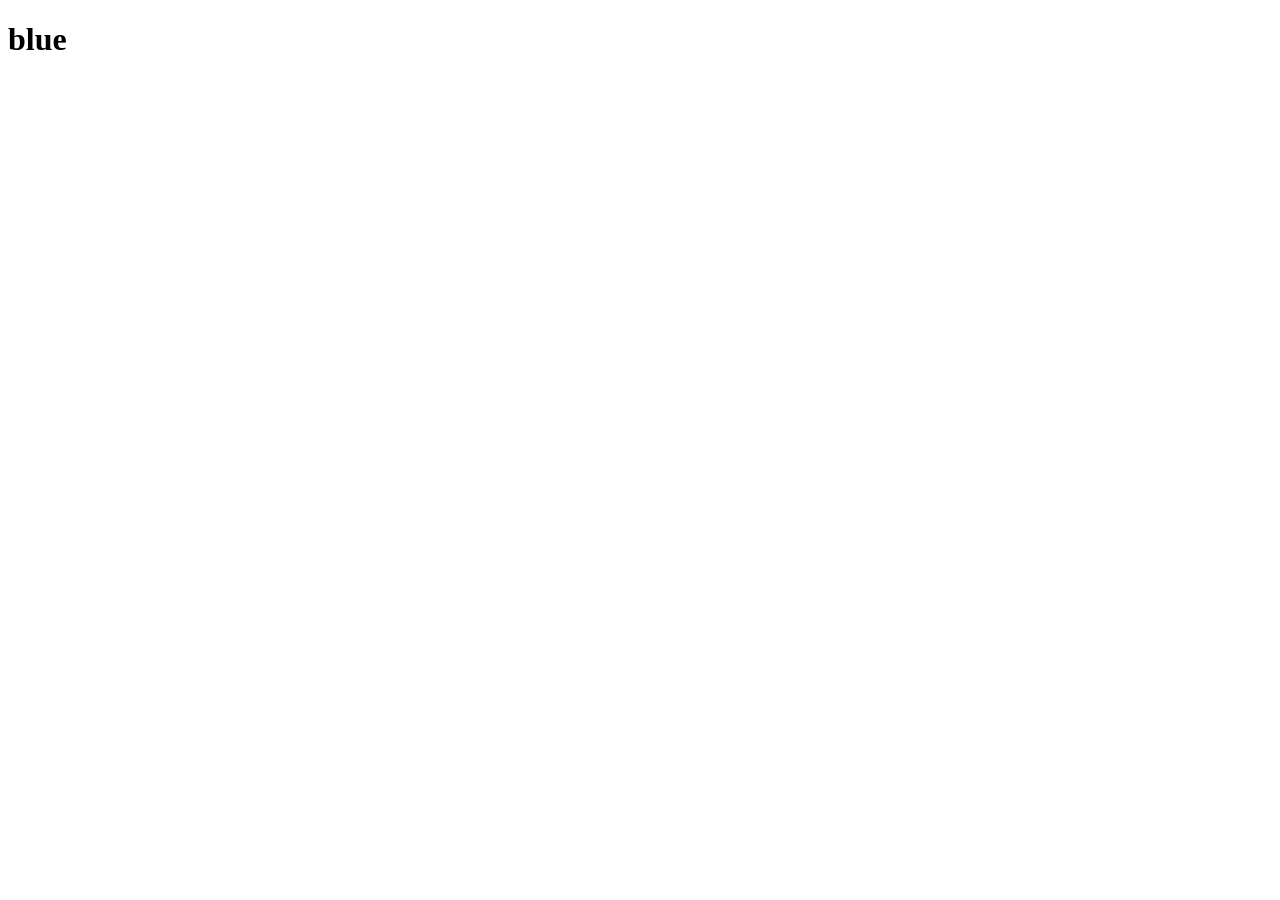
==== Vacanza'18.html @ 807968d7 "Initial commit" ====
<!doctype html>

<html>
    <head>
        <meta name="keyword" content="Vacanza'18,csi drive,csi akgec"/>
        <meta name="discription" content="csi contest"/>
        <meta http-equiv="refresh" content="60"/>
        <meta name="author" content="Ankit Yadav"/>
        <meta http-equiv="content-type" content="text/html"/>
        <meta charset="utf-8"/>
        <link rel="stylesheet" href="style.css">
        <title>Vacanza'18</title>
    </head>
    <body>
           <h1>blue</h1>
    </body>
</html>
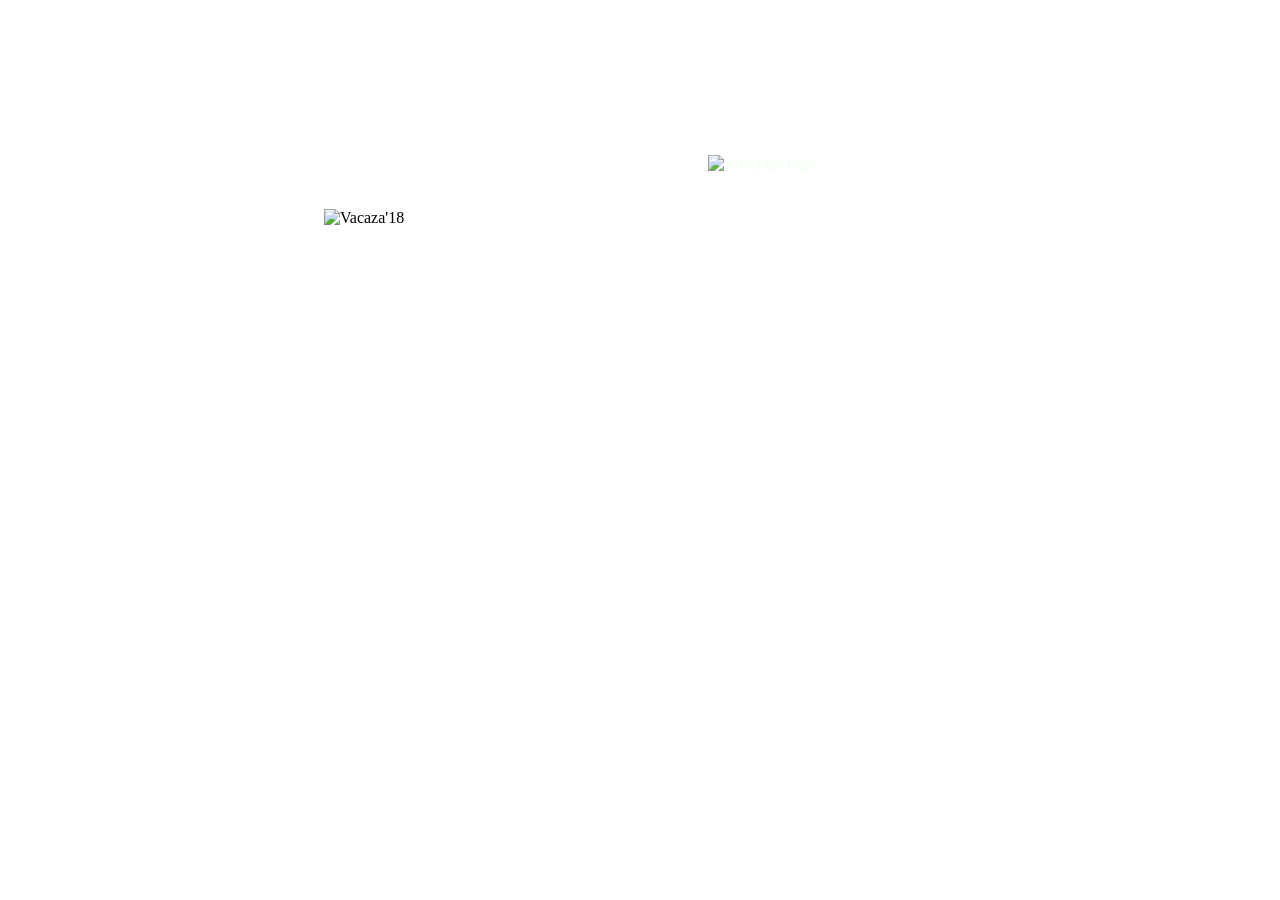
==== commit a82e33ac: "added haeder Changes to be committed:" ====
--- a/Vacanza'18.html
+++ b/Vacanza'18.html
@@ -13,6 +13,36 @@
         <title>Vacanza'18</title>
     </head>
     <body>
-           <h1>blue</h1>
+        <div class="header">
+            <div class="csi_logo">
+                <br/>
+            
+                <a href="#"><b>CSI</b></a>
+            </div> 
+            <div>
+                        <img class="vacanza_logo" src="file:///C:/Users/DR.K.S.YADAV/Desktop/My%20project/images/logo.png" alt="vancanza logo">
+            </div>
+                <br/>
+                <br/>
+            <div class="svg">
+                <img src="file:///C:/Users/DR.K.S.YADAV/Desktop/My%20project/images/vac.svg" alt="Vacaza'18">
+            </div>
+                <br/>
+            <div class="button" id="num1">
+                    <a>Register</a>
+            </div>
+            <div class="button" id="num2">
+                <a>Sart Quiz</a>
+            </div>
+                <br/>
+                <br/>
+                <br/>
+                <br/>
+                <br/>
+                <br/>
+                <br/>
+                <br/>
+                <br/>
+        </div>
     </body>
 </html>
--- a/style.css
+++ b/style.css
@@ -0,0 +1,56 @@
+.header{
+    background-image:url(file:///C:/Users/DR.K.S.YADAV/Desktop/My%20project/images/background4.png);
+    background-repeat: no-repeat;
+    background-size:cover;
+}
+    a:link{
+        color:white;
+        text-decoration:none;
+        font-family: Arial;
+        letter-spacing: 5px;
+        margin: 20px;
+        font-size: 25px;
+    }
+    a:visited{
+        color:white;
+    }
+    a:hover{
+        color: red;
+    }
+    a:active{
+        color:green;
+    }
+    .vacanza_logo{
+        align-content: center;
+        margin-top: 100px;
+        margin-left: 700px;
+        color: honeydew;
+        -webkit-transition: -webkit-transform 1s;
+        opacity: 0.9;
+    }
+    .vacanza_logo:hover{
+        -webkit-transform: rotate(360deg) translateZ(0);
+    }
+    .svg{
+        width: 50%;
+        margin: 0 auto 0 auto;
+    }
+    div.button{
+        font-family: Arial;
+        padding: 20px;
+        padding-left: 30px;
+        border:white solid 2px;
+        border-radius: 20px;
+        color: white;
+        font-size: 40px;
+
+    }
+    #num1{
+        width: 10%;
+        margin-left: 500px;
+        float: left;
+    }
+    #num2{
+        margin-right: 500px;
+        float: right;
+    }
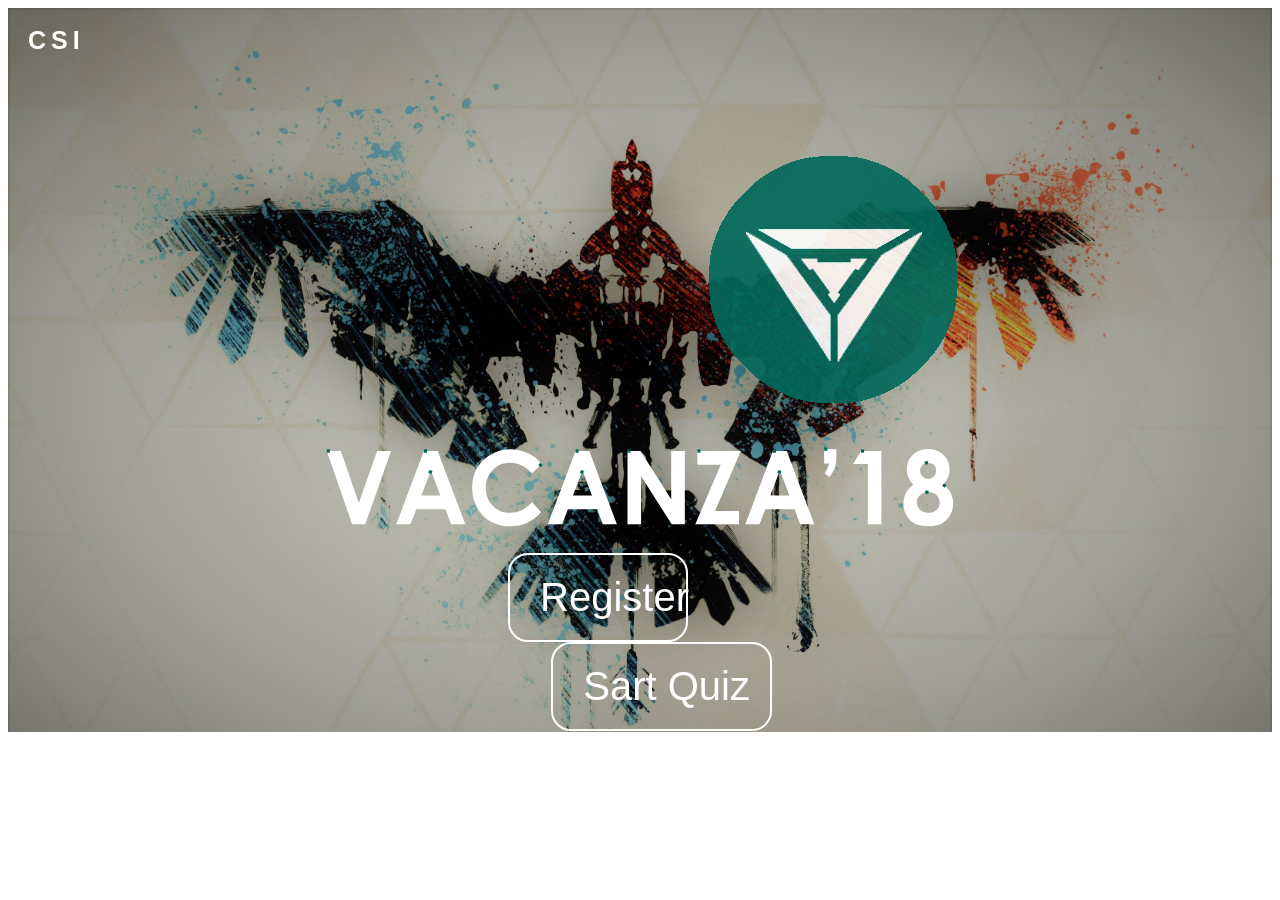
==== commit 6ae8769c: "image update" ====
--- a/Vacanza'18.html
+++ b/Vacanza'18.html
@@ -20,12 +20,12 @@
                 <a href="#"><b>CSI</b></a>
             </div> 
             <div>
-                        <img class="vacanza_logo" src="file:///C:/Users/DR.K.S.YADAV/Desktop/My%20project/images/logo.png" alt="vancanza logo">
+                        <img class="vacanza_logo" src="images/logo.png" alt="vancanza logo">
             </div>
                 <br/>
                 <br/>
             <div class="svg">
-                <img src="file:///C:/Users/DR.K.S.YADAV/Desktop/My%20project/images/vac.svg" alt="Vacaza'18">
+                <img src="images/vac.svg" alt="Vacaza'18">
             </div>
                 <br/>
             <div class="button" id="num1">
--- a/style.css
+++ b/style.css
@@ -1,5 +1,5 @@
 .header{
-    background-image:url(file:///C:/Users/DR.K.S.YADAV/Desktop/My%20project/images/background4.png);
+    background-image:url(images/background4.png);
     background-repeat: no-repeat;
     background-size:cover;
 }
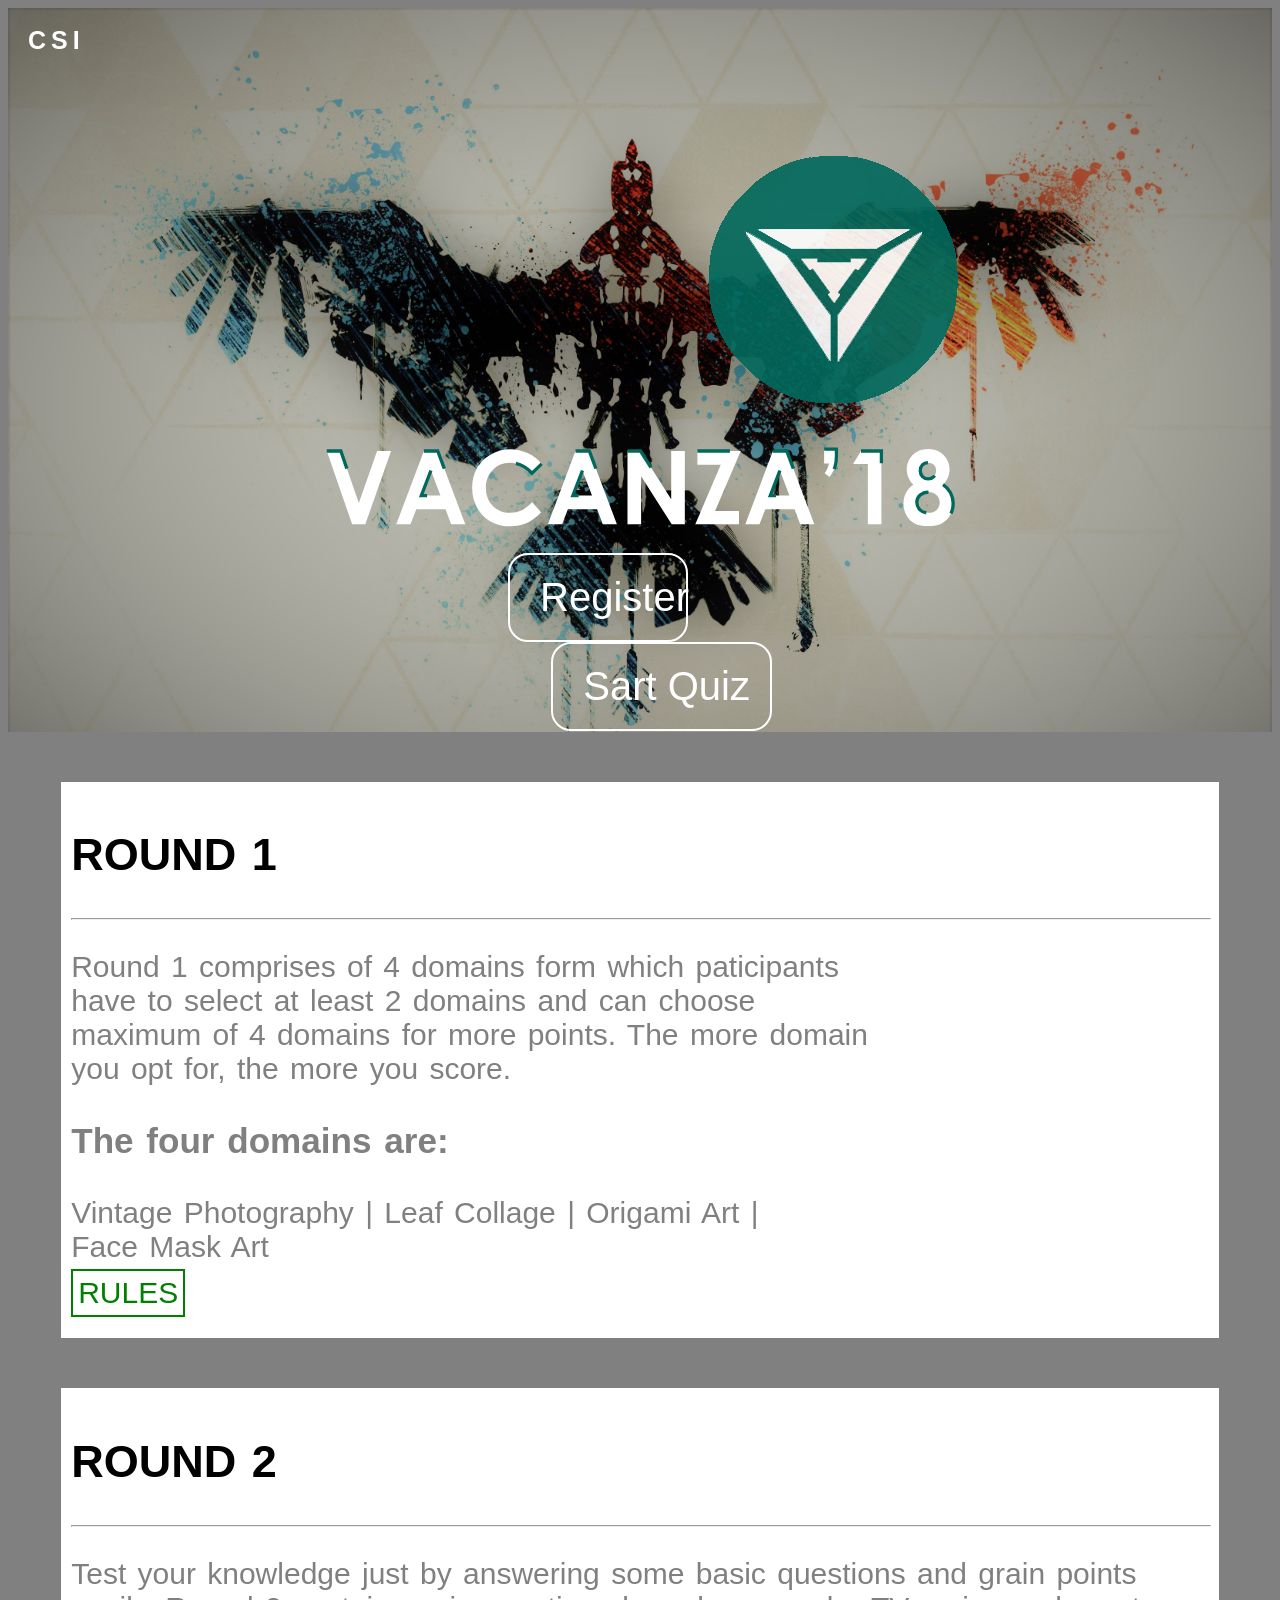
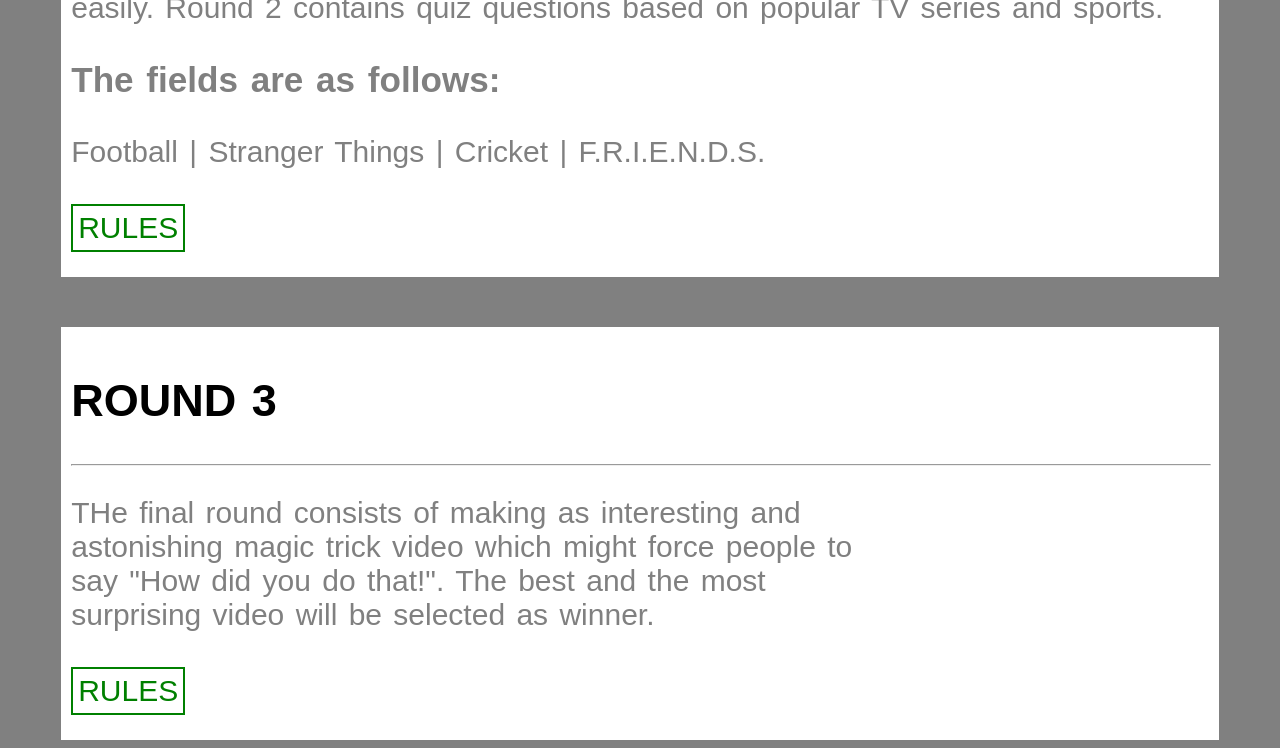
==== commit e2aca02e: "added boxes" ====
--- a/Vacanza'18.html
+++ b/Vacanza'18.html
@@ -44,5 +44,53 @@
                 <br/>
                 <br/>
         </div>
+        <main>
+            <div class="box" id="box1">
+                <h2>ROUND 1</h2>
+                <hr>
+               <p> Round 1 comprises of 4 domains form which paticipants<br>
+                   have to select at least 2 domains and can choose<br>
+                   maximum of 4 domains for more points. The more domain <br>
+                   you opt for, the more you score. <br>
+                   <h3>The four domains are:</h3>
+                   <a>Vintage Photography</a> | <a>Leaf Collage</a> | <a>Origami Art</a> | <br>
+                   <a>Face Mask Art</a> <br>
+                    <div class="rules">
+                        RULES
+                    </div>
+                    <br>
+                </p>
+            </div>
+            <div class="box" id="box2">
+                <h2>ROUND 2</h2>
+                <hr>
+                <p>
+                    Test your knowledge just by answering some basic questions and grain points <br>
+                    easily. Round 2 contains quiz questions based on popular TV series and sports. <br>
+                    <h3>The fields are as follows:</h3>
+                    <a>Football</a> | <a>Stranger Things</a> | <a>Cricket</a> | <a>F.R.I.E.N.D.S.</a> <br>
+                </p>
+                 <div class="rules">
+                    RULES
+                 </div>
+                 <br>
+                 <br>
+            </div>
+            <div class="box" id="box3">
+                <h2>ROUND 3</h2>
+                <hr>
+                <p>
+                    THe final round consists of making as interesting and<br>
+                    astonishing magic trick video which might force people to<br>
+                    say "How did you do that!". The best and the most <br>
+                    surprising video will be selected as winner.<br>
+                </p>
+                 <div class="rules">
+                    RULES
+                 </div>
+                 <br>
+                 <br>
+            </div>
+        </main>
     </body>
 </html>
--- a/style.css
+++ b/style.css
@@ -1,3 +1,7 @@
+body{
+    font-family: Arial, Helvetica, sans-serif;
+    background-color:gray;
+}
 .header{
     background-image:url(images/background4.png);
     background-repeat: no-repeat;
@@ -53,4 +57,40 @@
     #num2{
         margin-right: 500px;
         float: right;
-    }+    }
+    h2{
+        color: black;
+    }
+    hr{
+        width: 100%;
+    }
+    .rules{
+        color: green;
+        border: green solid 2px;
+        padding: 5px;
+        float: left;
+        margin-top: 5px ;
+    }
+    .box{
+        color: gray;
+        width: 90%;
+        margin: 50px auto 0 auto;
+        padding: 10px 10px 10px 10px;
+        background-color: white;
+        word-spacing: 5px;
+        word-spacing: 3px;
+        font-size: 30px;
+    }
+
+    #box1{
+        
+    }
+
+    #box2{
+
+    }
+
+    #box3{
+
+    }
+
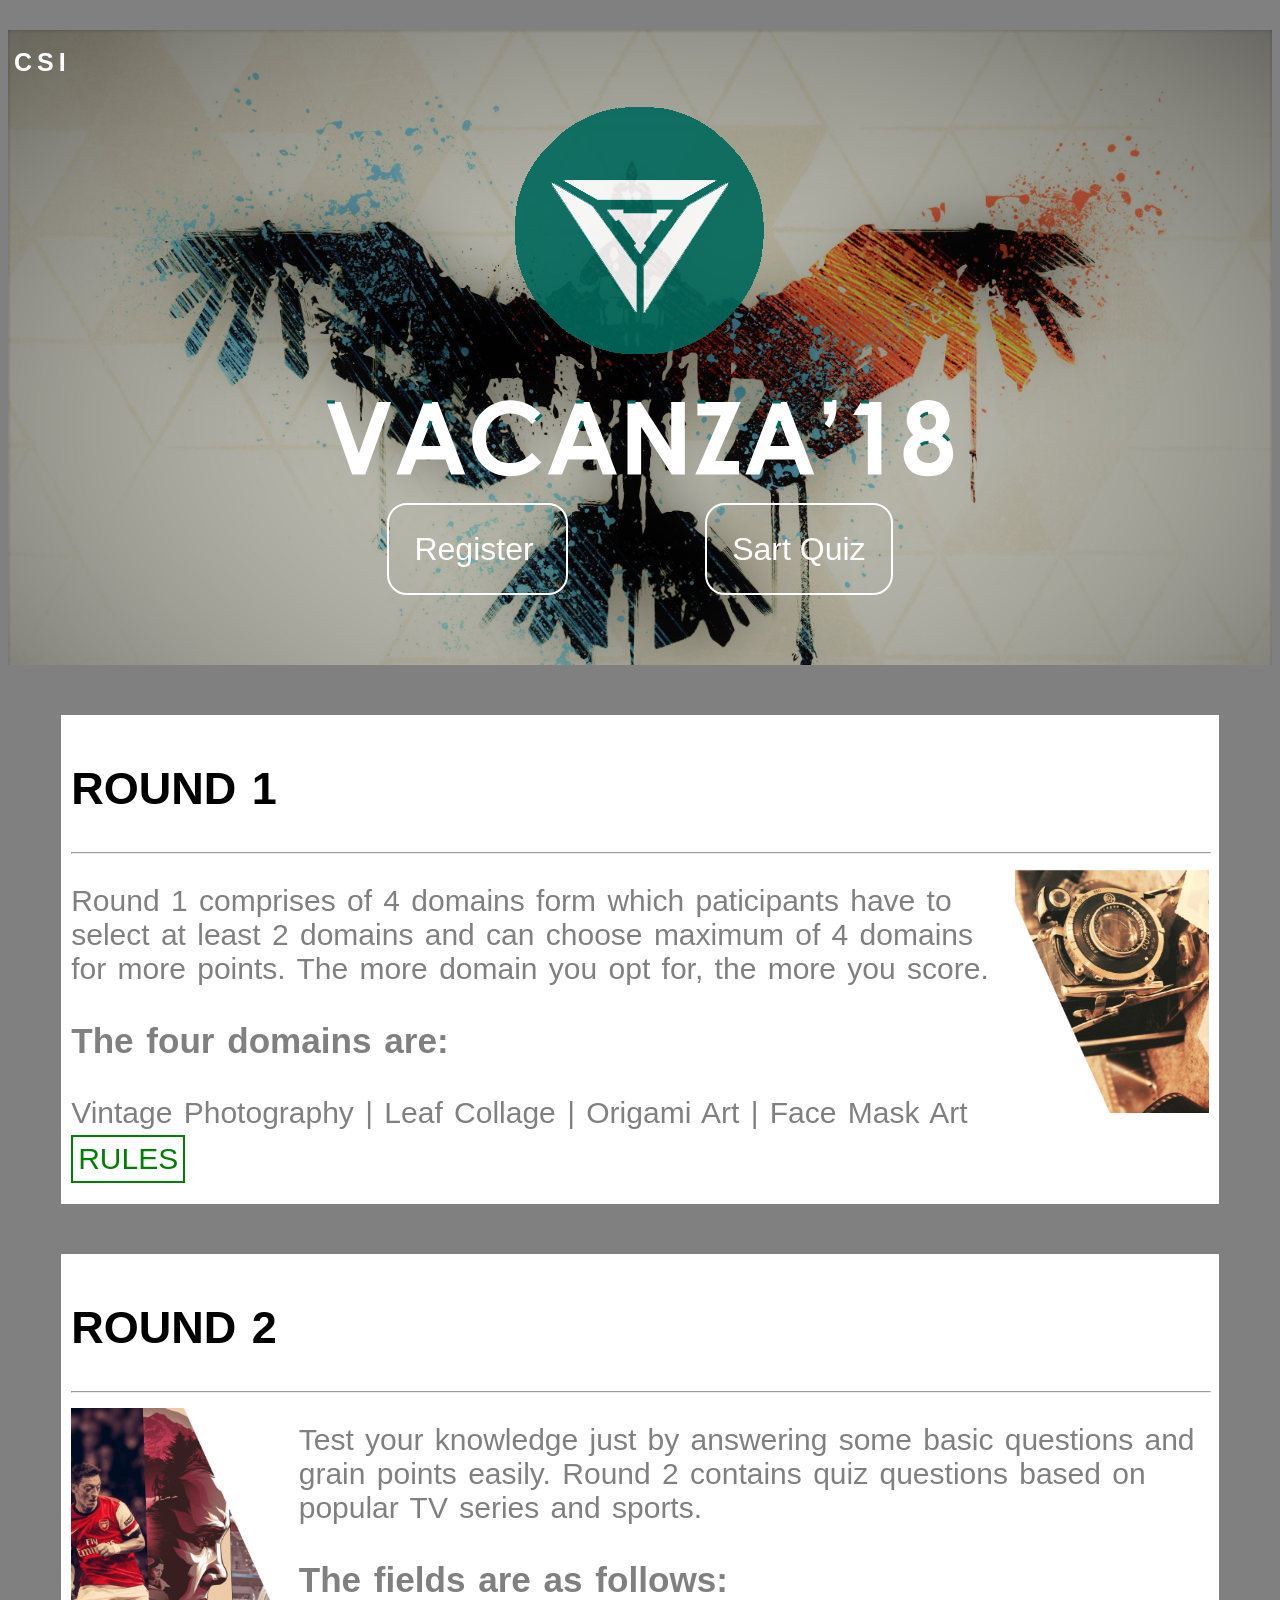
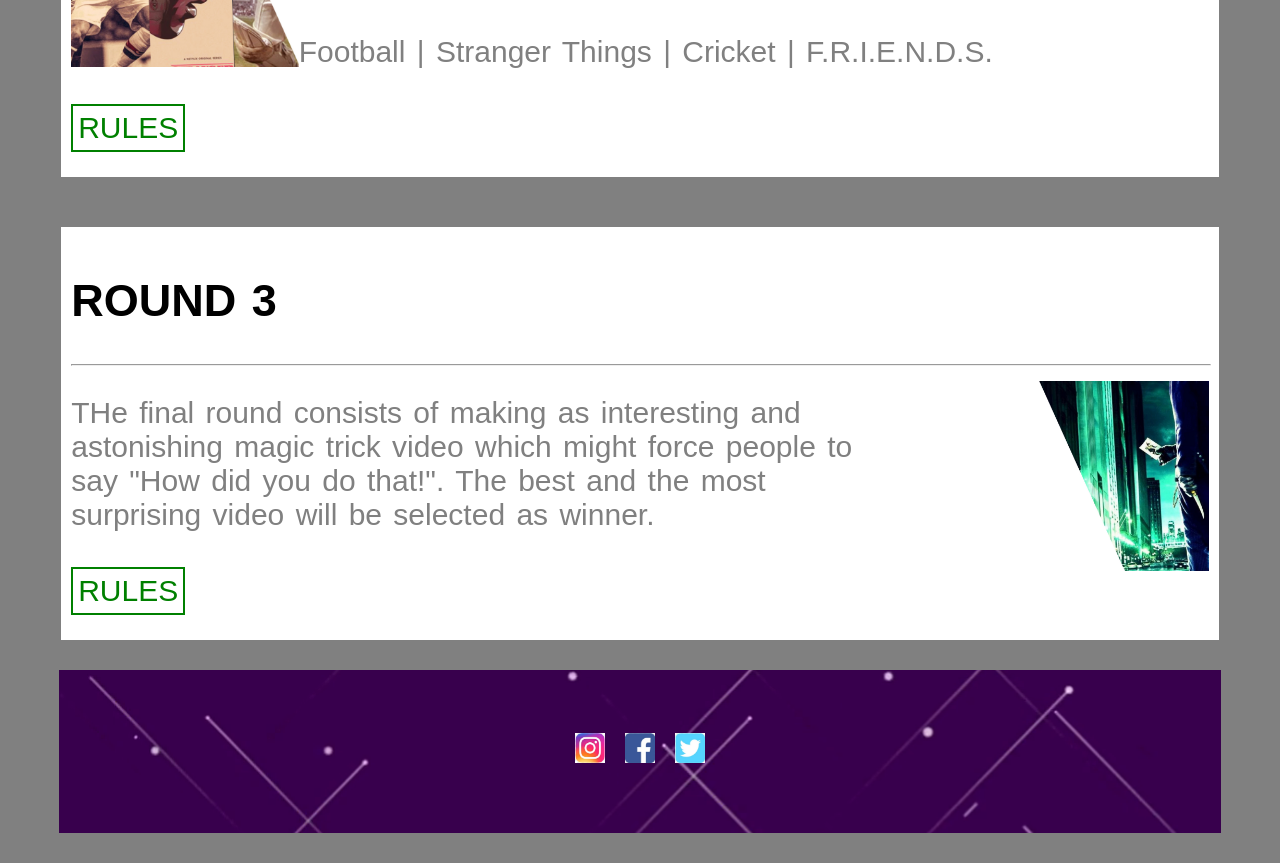
==== commit a3c7df5e: "final touch" ====
--- a/Vacanza'18.html
+++ b/Vacanza'18.html
@@ -48,37 +48,40 @@
             <div class="box" id="box1">
                 <h2>ROUND 1</h2>
                 <hr>
-               <p> Round 1 comprises of 4 domains form which paticipants<br>
-                   have to select at least 2 domains and can choose<br>
-                   maximum of 4 domains for more points. The more domain <br>
+                <img class="box1" src="images/camera.jpg" alt="Camera">
+               <p> Round 1 comprises of 4 domains form which paticipants 
+                   have to select at least 2 domains and can choose 
+                   maximum of 4 domains for more points. The more domain 
                    you opt for, the more you score. <br>
                    <h3>The four domains are:</h3>
-                   <a>Vintage Photography</a> | <a>Leaf Collage</a> | <a>Origami Art</a> | <br>
+                   <a>Vintage Photography</a> | <a>Leaf Collage</a> | <a>Origami Art</a> | 
                    <a>Face Mask Art</a> <br>
                     <div class="rules">
-                        RULES
+                        <a>RULES</a>
                     </div>
                     <br>
                 </p>
             </div>
-            <div class="box" id="box2">
+            <div class="box">
                 <h2>ROUND 2</h2>
                 <hr>
+                <img class="box2" src="images/quiz2.jpg" alt="Quiz">
                 <p>
-                    Test your knowledge just by answering some basic questions and grain points <br>
-                    easily. Round 2 contains quiz questions based on popular TV series and sports. <br>
+                    Test your knowledge just by answering some basic questions and grain points
+                    easily. Round 2 contains quiz questions based on popular TV series and sports. 
                     <h3>The fields are as follows:</h3>
                     <a>Football</a> | <a>Stranger Things</a> | <a>Cricket</a> | <a>F.R.I.E.N.D.S.</a> <br>
                 </p>
                  <div class="rules">
-                    RULES
+                    <a>RULES</a>
                  </div>
                  <br>
                  <br>
             </div>
-            <div class="box" id="box3">
+            <div class="box">
                 <h2>ROUND 3</h2>
                 <hr>
+                <img class="box3"src="images/magic3.jpg" alt="Magic">
                 <p>
                     THe final round consists of making as interesting and<br>
                     astonishing magic trick video which might force people to<br>
@@ -86,11 +89,14 @@
                     surprising video will be selected as winner.<br>
                 </p>
                  <div class="rules">
-                    RULES
+                   <a>RULES</a>
                  </div>
                  <br>
                  <br>
             </div>
         </main>
+        <footer class="footer">
+            <a href="#"><img src="images/insta.jpg" alt="INSTAGRAM" height="30px"></a> <a href="#"><img src="images/fb.jpg" alt="FACEBOOK" height="30px"></a>  <a href="#"><img src="images/twit.jpg" alt="TWITTER" height="30px"></a>
+        </footer>
     </body>
 </html>
--- a/style.css
+++ b/style.css
@@ -2,17 +2,25 @@
     font-family: Arial, Helvetica, sans-serif;
     background-color:gray;
 }
+.csi_logo{
+    position: fixed;
+    margin: 0;
+    padding: 0;
+
+}
 .header{
+    width: 100%;
     background-image:url(images/background4.png);
     background-repeat: no-repeat;
     background-size:cover;
+    margin: 30px 0 30px 0;
 }
     a:link{
         color:white;
         text-decoration:none;
         font-family: Arial;
         letter-spacing: 5px;
-        margin: 20px;
+        margin:6px;
         font-size: 25px;
     }
     a:visited{
@@ -25,9 +33,7 @@
         color:green;
     }
     .vacanza_logo{
-        align-content: center;
-        margin-top: 100px;
-        margin-left: 700px;
+       margin: 6% 50% 0 40%;
         color: honeydew;
         -webkit-transition: -webkit-transform 1s;
         opacity: 0.9;
@@ -41,21 +47,20 @@
     }
     div.button{
         font-family: Arial;
-        padding: 20px;
-        padding-left: 30px;
+        padding: 2%;
         border:white solid 2px;
         border-radius: 20px;
         color: white;
-        font-size: 40px;
+        font-size: 200%;
 
     }
     #num1{
         width: 10%;
-        margin-left: 500px;
+        margin-left: 30%;
         float: left;
     }
     #num2{
-        margin-right: 500px;
+        margin-right: 30%;
         float: right;
     }
     h2{
@@ -82,15 +87,28 @@
         font-size: 30px;
     }
 
-    #box1{
-        
+    .box1{
+        width: 17%;
+        float: right;
     }
 
-    #box2{
+    .box2{
+        width: 20%;
+        float: left;
 
     }
 
-    #box3{
-
+    .box3{
+        width: 15%;
+        float: right;
+    }
+    .footer{
+        width: 82%;
+        margin: 30px auto 30px auto;
+        background-image: url(images/footer.png);
+        padding: 5%;
+        text-align: center;
+        color: white;
+        font-size: 30px;
     }
 
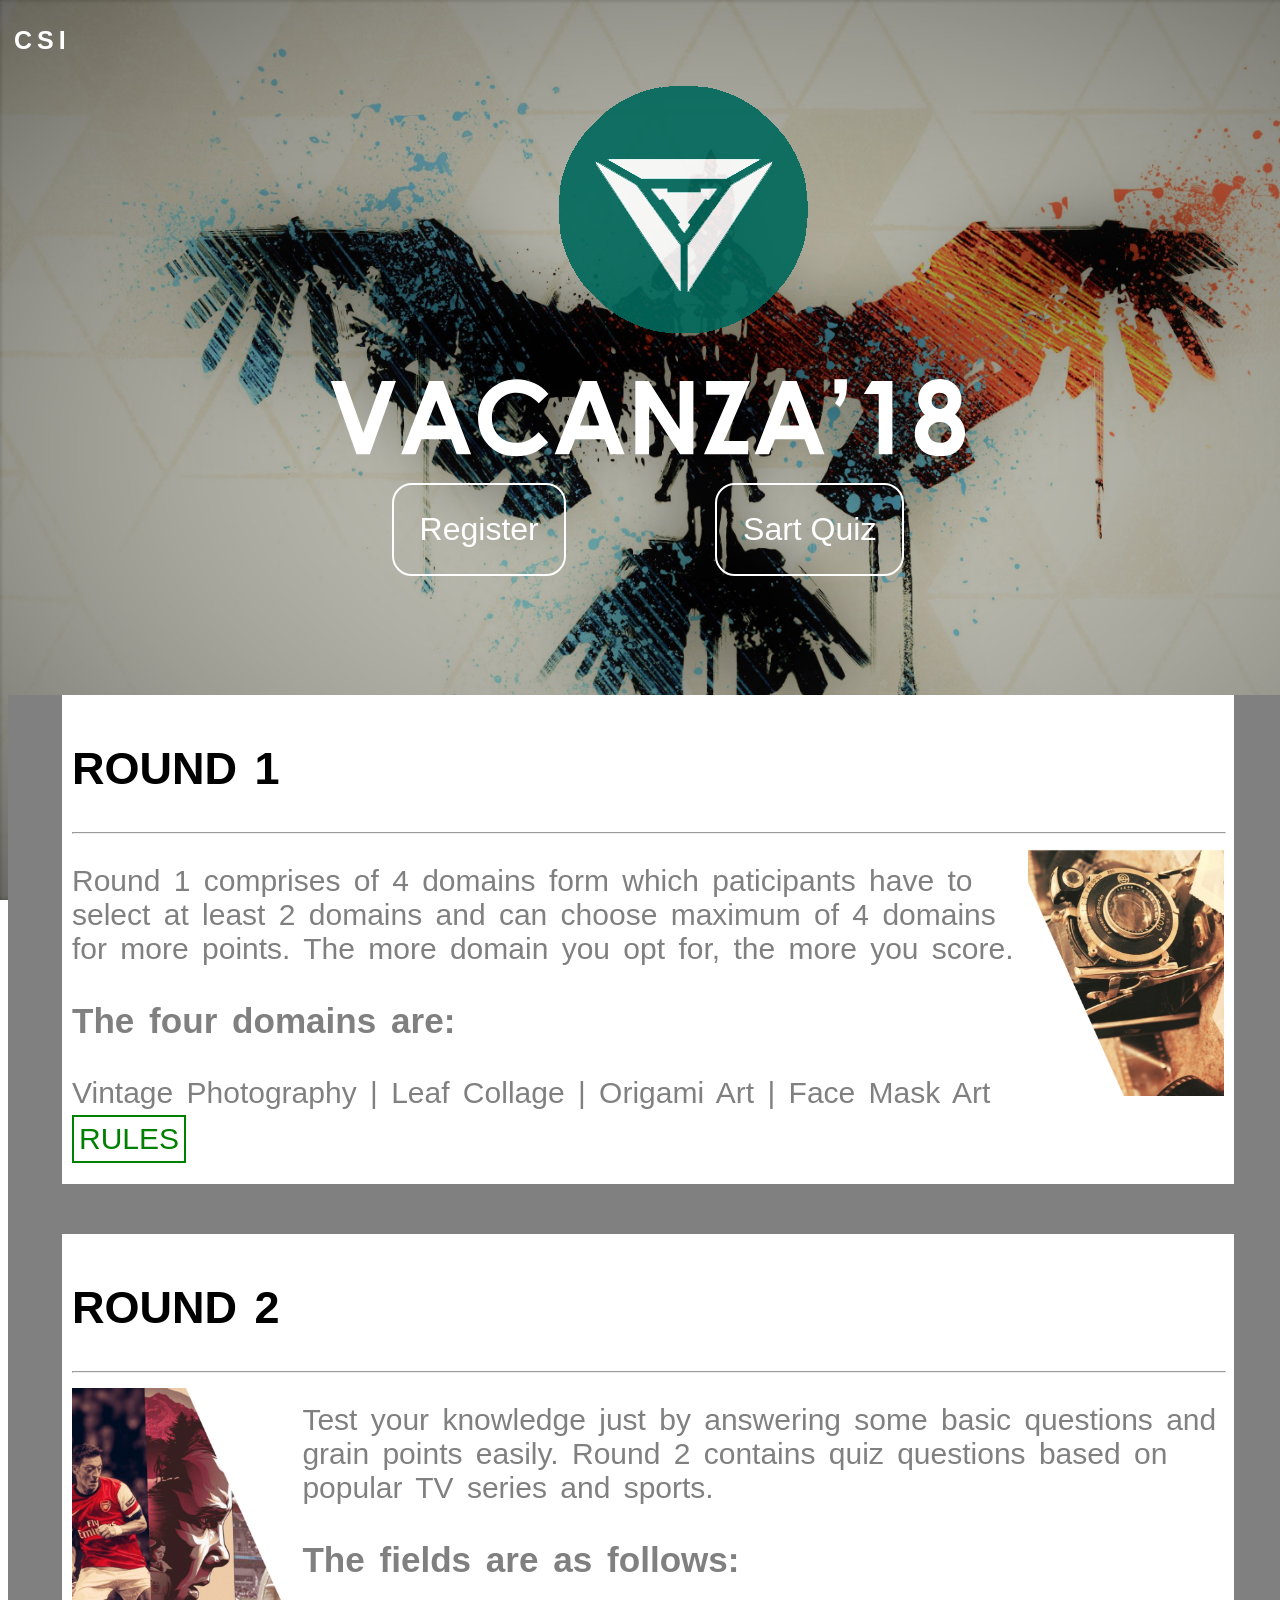
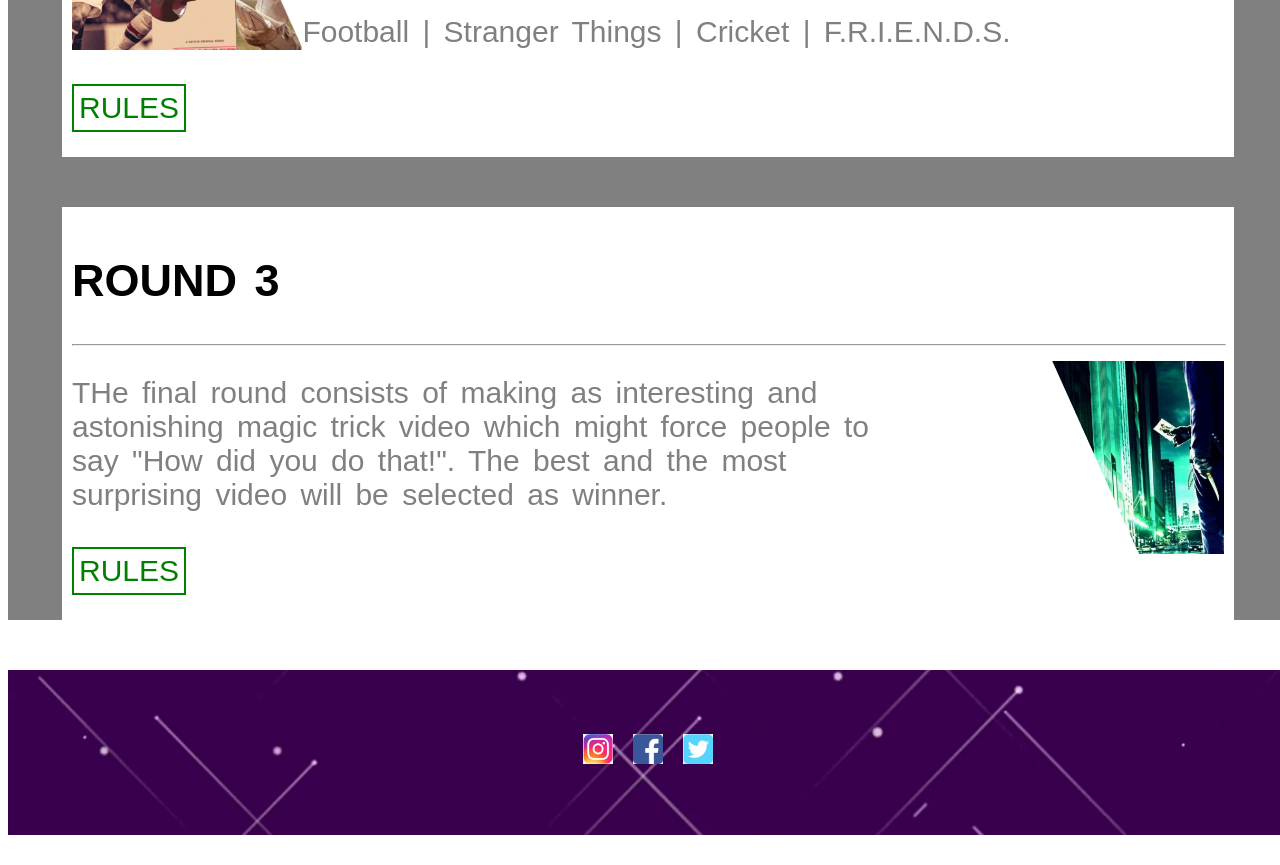
==== commit 9399e0ac: "final" ====
--- a/Vacanza'18.html
+++ b/Vacanza'18.html
@@ -9,6 +9,7 @@
         <meta name="author" content="Ankit Yadav"/>
         <meta http-equiv="content-type" content="text/html"/>
         <meta charset="utf-8"/>
+        <meta name="viewport" content="width=device-width, initial-scale=1">
         <link rel="stylesheet" href="style.css">
         <title>Vacanza'18</title>
     </head>
@@ -44,7 +45,7 @@
                 <br/>
                 <br/>
         </div>
-        <main>
+        <main class="main">
             <div class="box" id="box1">
                 <h2>ROUND 1</h2>
                 <hr>
--- a/style.css
+++ b/style.css
@@ -1,6 +1,12 @@
 body{
     font-family: Arial, Helvetica, sans-serif;
-    background-color:gray;
+    width: 100%;
+    background-image:url(images/background4.png);
+    background-repeat: no-repeat;
+    background-size:cover;
+    background-attachment: fixed;
+    padding: 0%;
+
 }
 .csi_logo{
     position: fixed;
@@ -9,11 +15,7 @@
 
 }
 .header{
-    width: 100%;
-    background-image:url(images/background4.png);
-    background-repeat: no-repeat;
-    background-size:cover;
-    margin: 30px 0 30px 0;
+    
 }
     a:link{
         color:white;
@@ -33,13 +35,13 @@
         color:green;
     }
     .vacanza_logo{
-       margin: 6% 50% 0 40%;
+       margin: 6% 50% 0 43%;
         color: honeydew;
         -webkit-transition: -webkit-transform 1s;
         opacity: 0.9;
     }
     .vacanza_logo:hover{
-        -webkit-transform: rotate(360deg) translateZ(0);
+        -webkit-transform: rotate(480deg) translateZ(0);
     }
     .svg{
         width: 50%;
@@ -55,13 +57,17 @@
 
     }
     #num1{
-        width: 10%;
+        width: auto;
         margin-left: 30%;
         float: left;
     }
     #num2{
+        width: auto;
         margin-right: 30%;
         float: right;
+    }
+    .main{
+        background-color: gray;
     }
     h2{
         color: black;
@@ -79,11 +85,10 @@
     .box{
         color: gray;
         width: 90%;
-        margin: 50px auto 0 auto;
+        margin: 50px auto 50px auto;
         padding: 10px 10px 10px 10px;
         background-color: white;
         word-spacing: 5px;
-        word-spacing: 3px;
         font-size: 30px;
     }
 
@@ -103,12 +108,11 @@
         float: right;
     }
     .footer{
-        width: 82%;
+        width: 90%;
         margin: 30px auto 30px auto;
         background-image: url(images/footer.png);
         padding: 5%;
         text-align: center;
-        color: white;
         font-size: 30px;
     }
 
